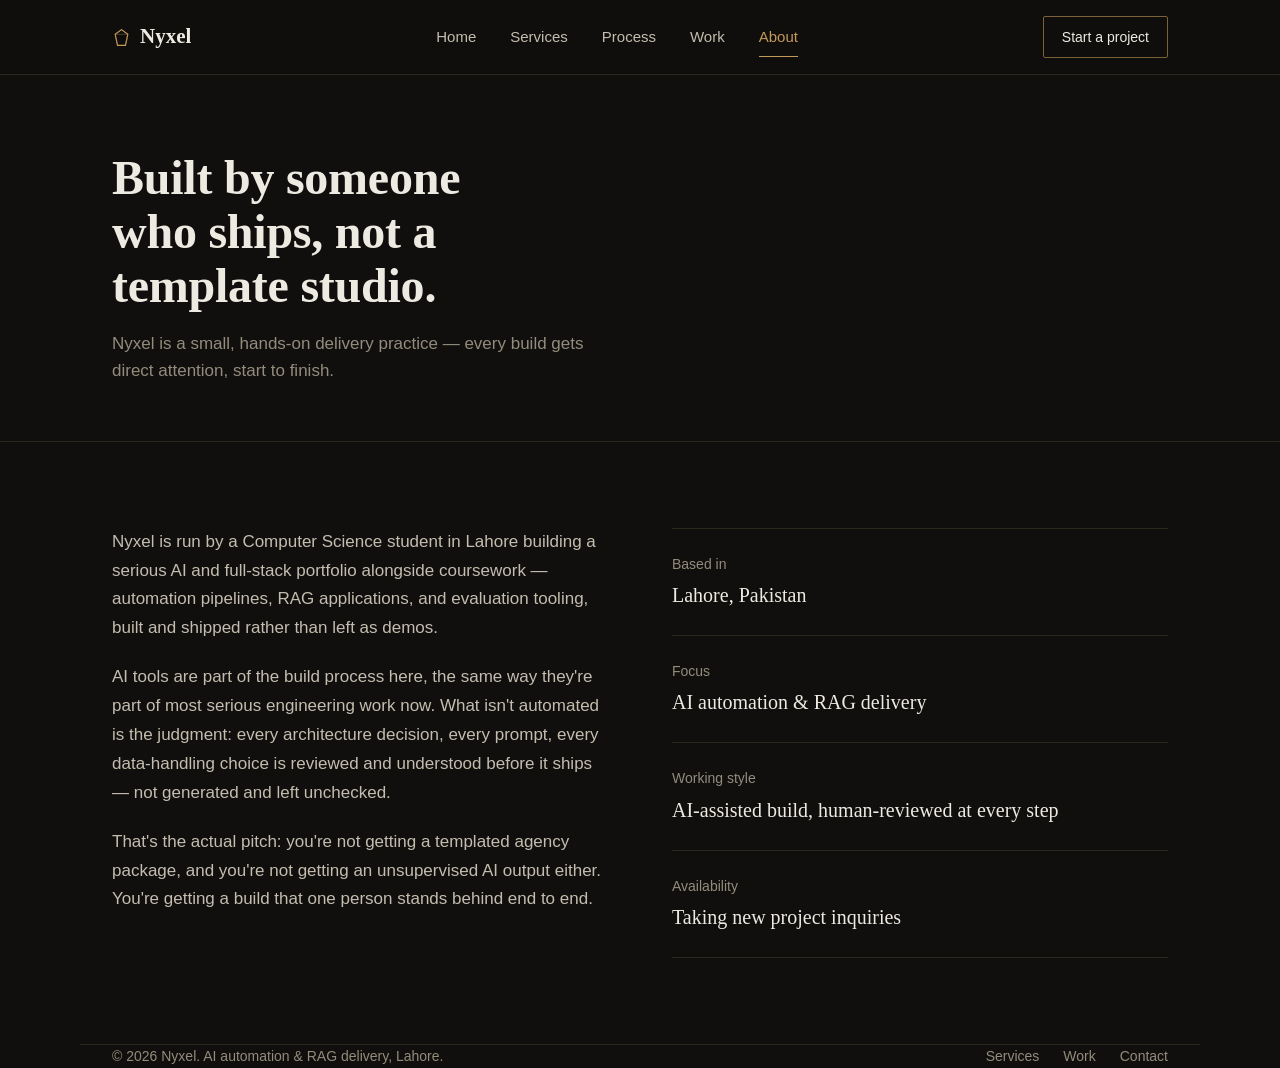
==== about.html @ 56768e3b "Fix filenames" ====
<!DOCTYPE html>
<html lang="en">
<head>
<meta charset="UTF-8">
<meta name="viewport" content="width=device-width, initial-scale=1.0">
<title>About:Nyxel</title>
<meta name="description" content="Who builds Nyxel, and how AI-assisted, human-reviewed delivery actually works.">
<link rel="stylesheet" href="css/style.css">
</head>
<body>

<header>
  <nav class="wrap">
    <a class="logo" href="index.html">
      <svg viewBox="0 0 24 24" fill="none"><path d="M12 2L20 8L17 22H7L4 8L12 2Z" stroke="#C49A5A" stroke-width="1.4"/><path d="M12 2L20 8M12 2L4 8M20 8L17 22M20 8H4M4 8L7 22M7 22H17" stroke="#C49A5A" stroke-width="0.7" opacity="0.6"/></svg>
      Nyxel
    </a>
    <div class="navlinks">
      <a href="index.html">Home</a>
      <a href="services.html">Services</a>
      <a href="process.html">Process</a>
      <a href="work.html">Work</a>
      <a href="about.html" class="active">About</a>
    </div>
    <a class="nav-cta" href="contact.html">Start a project</a>
  </nav>
</header>


<section class="page-header">
  <div class="wrap">
    <h1>Built by someone who ships, not a template studio.</h1>
    <p>Nyxel is a small, hands-on delivery practice — every build gets direct attention, start to finish.</p>
  </div>
</section>

<section class="about-body">
  <div class="wrap">
    <div class="about-grid">
      <div>
        <p>Nyxel is run by a Computer Science student in Lahore building a serious AI and full-stack portfolio alongside coursework — automation pipelines, RAG applications, and evaluation tooling, built and shipped rather than left as demos.</p>
        <p>AI tools are part of the build process here, the same way they're part of most serious engineering work now. What isn't automated is the judgment: every architecture decision, every prompt, every data-handling choice is reviewed and understood before it ships — not generated and left unchecked.</p>
        <p>That's the actual pitch: you're not getting a templated agency package, and you're not getting an unsupervised AI output either. You're getting a build that one person stands behind end to end.</p>
      </div>
      <div class="about-stats">
        <div class="about-stat">
          <div class="lbl">Based in</div>
          <div class="val">Lahore, Pakistan</div>
        </div>
        <div class="about-stat">
          <div class="lbl">Focus</div>
          <div class="val">AI automation &amp; RAG delivery</div>
        </div>
        <div class="about-stat">
          <div class="lbl">Working style</div>
          <div class="val">AI-assisted build, human-reviewed at every step</div>
        </div>
        <div class="about-stat">
          <div class="lbl">Availability</div>
          <div class="val">Taking new project inquiries</div>
        </div>
      </div>
    </div>
  </div>
</section>


<footer class="wrap">
  <div>&copy; 2026 Nyxel. AI automation &amp; RAG delivery, Lahore.</div>
  <div class="foot-links">
    <a href="services.html">Services</a>
    <a href="work.html">Work</a>
    <a href="contact.html">Contact</a>
  </div>
</footer>

<script src="js/script.js"></script>
</body>
</html>
---- css/style.css ----
:root{
  --bg: #100F0D;
  --surface: #17140F;
  --surface-2: #1D1A14;
  --line: #2C2820;
  --stone: #C4BDAF;
  --text: #EDEAE2;
  --text-dim: #938C7C;
  --brass: #C49A5A;
  --brass-dim: #7C6038;
  --clay: #A85C3E;
  --serif: Georgia, "Iowan Old Style", "Palatino Linotype", serif;
  --sans: -apple-system, BlinkMacSystemFont, "Segoe UI", Helvetica, Arial, sans-serif;
}

* { box-sizing: border-box; margin: 0; padding: 0; }
html { scroll-behavior: smooth; }
body {
  background: var(--bg);
  color: var(--text);
  font-family: var(--sans);
  line-height: 1.6;
  -webkit-font-smoothing: antialiased;
}
a { color: inherit; text-decoration: none; }
::selection { background: var(--brass); color: #100F0D; }
img, svg { display: block; max-width: 100%; }

.wrap { max-width: 1120px; margin: 0 auto; padding: 0 32px; }

/* ---------- NAV ---------- */
header {
  position: sticky; top: 0; z-index: 50;
  background: rgba(16,15,13,0.9);
  backdrop-filter: blur(10px);
  border-bottom: 1px solid var(--line);
}
nav.wrap { display: flex; align-items: center; justify-content: space-between; height: 74px; }
.logo { font-family: var(--serif); font-size: 21px; font-weight: 700; display: flex; align-items: center; gap: 9px; }
.logo svg { width: 19px; height: 19px; }
.navlinks { display: flex; gap: 34px; font-size: 15px; color: var(--stone); }
.navlinks a { position: relative; padding: 4px 0; transition: color .2s ease; }
.navlinks a:hover { color: var(--text); }
.navlinks a.active { color: var(--brass); }
.navlinks a.active::after {
  content: ""; position: absolute; left: 0; right: 0; bottom: -4px; height: 1px; background: var(--brass);
}
.nav-cta {
  border: 1px solid var(--brass-dim); padding: 9px 18px; border-radius: 2px;
  font-size: 14px; transition: border-color .2s ease, background .2s ease, color .2s ease;
}
.nav-cta:hover { background: var(--brass); border-color: var(--brass); color: #100F0D; }
.nav-toggle { display: none; }

/* ---------- PAGE HEADER (non-home pages) ---------- */
.page-header { padding: 76px 0 56px; border-bottom: 1px solid var(--line); }
.page-header h1 {
  font-family: var(--serif); font-weight: 700; font-size: clamp(32px, 4.4vw, 48px);
  line-height: 1.12; max-width: 18ch;
}
.page-header p { margin-top: 18px; color: var(--text-dim); font-size: 17px; max-width: 52ch; }

/* ---------- HERO (home) ---------- */
.hero { padding: 100px 0 88px; }
.hero-grid { display: grid; grid-template-columns: 1.15fr 0.85fr; gap: 40px; align-items: center; }
.eyebrow { color: var(--brass); font-size: 15px; margin-bottom: 22px; }
h1 {
  font-family: var(--serif); font-weight: 700; font-size: clamp(36px, 5vw, 58px);
  line-height: 1.1; letter-spacing: -0.005em; max-width: 15ch;
}
.hero-sub { margin-top: 24px; font-size: 18px; color: var(--stone); max-width: 46ch; }
.hero-actions { margin-top: 38px; display: flex; gap: 16px; align-items: center; flex-wrap: wrap; }
.btn-primary {
  background: var(--brass); color: #100F0D; padding: 14px 26px; border-radius: 2px;
  font-size: 15px; font-weight: 600; display: inline-block; transition: background .2s ease;
}
.btn-primary:hover { background: #D6AD70; }
.btn-ghost { color: var(--stone); font-size: 15px; padding: 14px 4px; border-bottom: 1px solid var(--line); }
.btn-ghost:hover { color: var(--text); border-color: var(--brass-dim); }
.facet-art { width: 100%; height: auto; }
.hero-meta { margin-top: 60px; display: flex; gap: 48px; border-top: 1px solid var(--line); padding-top: 26px; flex-wrap: wrap; }
.hero-meta .num { font-family: var(--serif); font-size: 27px; color: var(--brass); }
.hero-meta .lbl { font-size: 13px; color: var(--text-dim); margin-top: 4px; }

/* ---------- HOME: service preview (asymmetric, not a card grid) ---------- */
.preview { padding: 92px 0; border-top: 1px solid var(--line); }
.preview-intro { display: grid; grid-template-columns: 2fr 1fr; gap: 40px; margin-bottom: 56px; }
.preview-intro h2 { font-family: var(--serif); font-weight: 700; font-size: clamp(26px, 3.2vw, 36px); line-height: 1.2; }
.preview-intro p { color: var(--text-dim); font-size: 16px; align-self: end; }
.preview-rows { display: flex; flex-direction: column; }
.preview-row {
  display: grid; grid-template-columns: 60px 1fr auto; gap: 22px; align-items: center;
  padding: 26px 0; border-top: 1px solid var(--line);
}
.preview-row:last-child { border-bottom: 1px solid var(--line); }
.preview-row .mark { width: 26px; height: 26px; color: var(--brass); }
.preview-row h3 { font-size: 19px; font-weight: 600; }
.preview-row p { color: var(--text-dim); font-size: 14.5px; margin-top: 4px; max-width: 56ch; }
.preview-row .go { color: var(--text-dim); font-size: 14px; white-space: nowrap; transition: color .2s ease; }
.preview-row:hover .go { color: var(--brass); }

/* ---------- SERVICES page: alternating feature blocks ---------- */
.feature-block { padding: 86px 0; border-top: 1px solid var(--line); }
.feature-grid { display: grid; grid-template-columns: 1fr 1fr; gap: 56px; align-items: center; }
.feature-grid.reverse .feature-art { order: 2; }
.feature-grid.reverse .feature-copy { order: 1; }
.feature-copy h2 { font-family: var(--serif); font-weight: 700; font-size: clamp(26px, 3.4vw, 36px); margin-bottom: 18px; }
.feature-copy p { color: var(--text-dim); font-size: 16px; margin-bottom: 22px; max-width: 50ch; }
.feature-list { display: flex; flex-direction: column; gap: 10px; }
.feature-list li { list-style: none; padding-left: 20px; position: relative; color: var(--stone); font-size: 15px; }
.feature-list li::before { content: ""; position: absolute; left: 0; top: 10px; width: 6px; height: 1px; background: var(--brass); }
.feature-art svg { width: 100%; }

/* ---------- PROCESS ---------- */
.process { padding: 86px 0; }
.process-row { display: grid; grid-template-columns: 90px 1fr 1fr; gap: 24px; padding: 32px 0; border-top: 1px solid var(--line); align-items: start; }
.process-row:last-child { border-bottom: 1px solid var(--line); }
.process-num { font-family: var(--serif); font-size: 15px; color: var(--brass); }
.process-row h3 { font-size: 19px; font-weight: 600; margin-bottom: 6px; }
.process-row p { color: var(--text-dim); font-size: 15px; max-width: 48ch; }
.process-row .deliverable { margin-top: 12px; font-size: 13px; color: var(--text-dim); }
.process-row .deliverable span { color: var(--brass); }

/* ---------- WORK page ---------- */
.case { padding: 76px 0; border-top: 1px solid var(--line); }
.case-grid { display: grid; grid-template-columns: 0.9fr 1.1fr; gap: 50px; align-items: start; }
.case-tag { font-size: 13px; color: var(--brass); margin-bottom: 14px; }
.case-grid h2 { font-family: var(--serif); font-weight: 700; font-size: clamp(24px, 3vw, 30px); margin-bottom: 16px; }
.case-grid .lede { color: var(--stone); font-size: 16px; margin-bottom: 18px; }
.case-detail p { color: var(--text-dim); font-size: 15px; margin-bottom: 14px; }
.case-detail p:last-child { margin-bottom: 0; }

/* ---------- ABOUT ---------- */
.about-body { padding: 86px 0; }
.about-grid { display: grid; grid-template-columns: 1fr 1fr; gap: 64px; }
.about-grid p { color: var(--stone); font-size: 17px; margin-bottom: 20px; line-height: 1.7; }
.about-grid p:last-child { margin-bottom: 0; }
.about-stats { display: flex; flex-direction: column; gap: 0; }
.about-stat { padding: 24px 0; border-top: 1px solid var(--line); }
.about-stats .about-stat:last-child { border-bottom: 1px solid var(--line); }
.about-stat .lbl { font-size: 14px; color: var(--text-dim); }
.about-stat .val { font-family: var(--serif); font-size: 20px; margin-top: 4px; }

/* ---------- CONTACT ---------- */
.contact-grid { display: grid; grid-template-columns: 1fr 1fr; gap: 64px; padding: 86px 0; }
.contact-grid h2 { font-family: var(--serif); font-size: clamp(28px, 3.6vw, 38px); font-weight: 700; line-height: 1.15; }
.contact-grid > div:first-child p { color: var(--text-dim); margin-top: 18px; max-width: 40ch; }
.contact-grid > div:first-child .contact-line { margin-top: 32px; font-size: 15px; color: var(--stone); }
.contact-grid > div:first-child .contact-line a { color: var(--brass); }
form { display: flex; flex-direction: column; gap: 18px; }
label { font-size: 13px; color: var(--text-dim); margin-bottom: 6px; display: block; }
input, textarea, select {
  width: 100%; background: var(--surface); border: 1px solid var(--line); color: var(--text);
  padding: 13px 14px; border-radius: 2px; font-family: var(--sans); font-size: 15px;
}
input:focus, textarea:focus, select:focus { outline: none; border-color: var(--brass-dim); }
textarea { resize: vertical; min-height: 100px; }
.submit-btn {
  align-self: flex-start; background: var(--brass); color: #100F0D; border: none;
  padding: 14px 28px; border-radius: 2px; font-size: 15px; font-weight: 600; cursor: pointer;
  transition: background .2s ease;
}
.submit-btn:hover { background: #D6AD70; }
.submit-btn:disabled { opacity: 0.7; cursor: default; }

footer { border-top: 1px solid var(--line); padding: 40px 0; display: flex; justify-content: space-between; align-items: center; color: var(--text-dim); font-size: 14px; flex-wrap: wrap; gap: 12px; }
footer .foot-links { display: flex; gap: 24px; }

@media (max-width: 860px) {
  .navlinks { display: none; }
  .hero-grid, .preview-intro, .feature-grid, .case-grid, .about-grid, .contact-grid { grid-template-columns: 1fr; }
  .feature-grid.reverse .feature-art, .feature-grid.reverse .feature-copy { order: initial; }
  .facet-art { max-width: 280px; margin: 0 auto; }
  .process-row { grid-template-columns: 44px 1fr; }
  .process-row p, .process-row .deliverable { grid-column: 2; }
  .preview-row { grid-template-columns: 40px 1fr; }
  .preview-row .go { display: none; }
}

@media (prefers-reduced-motion: reduce) {
  html { scroll-behavior: auto; }
  * { transition: none !important; }
}
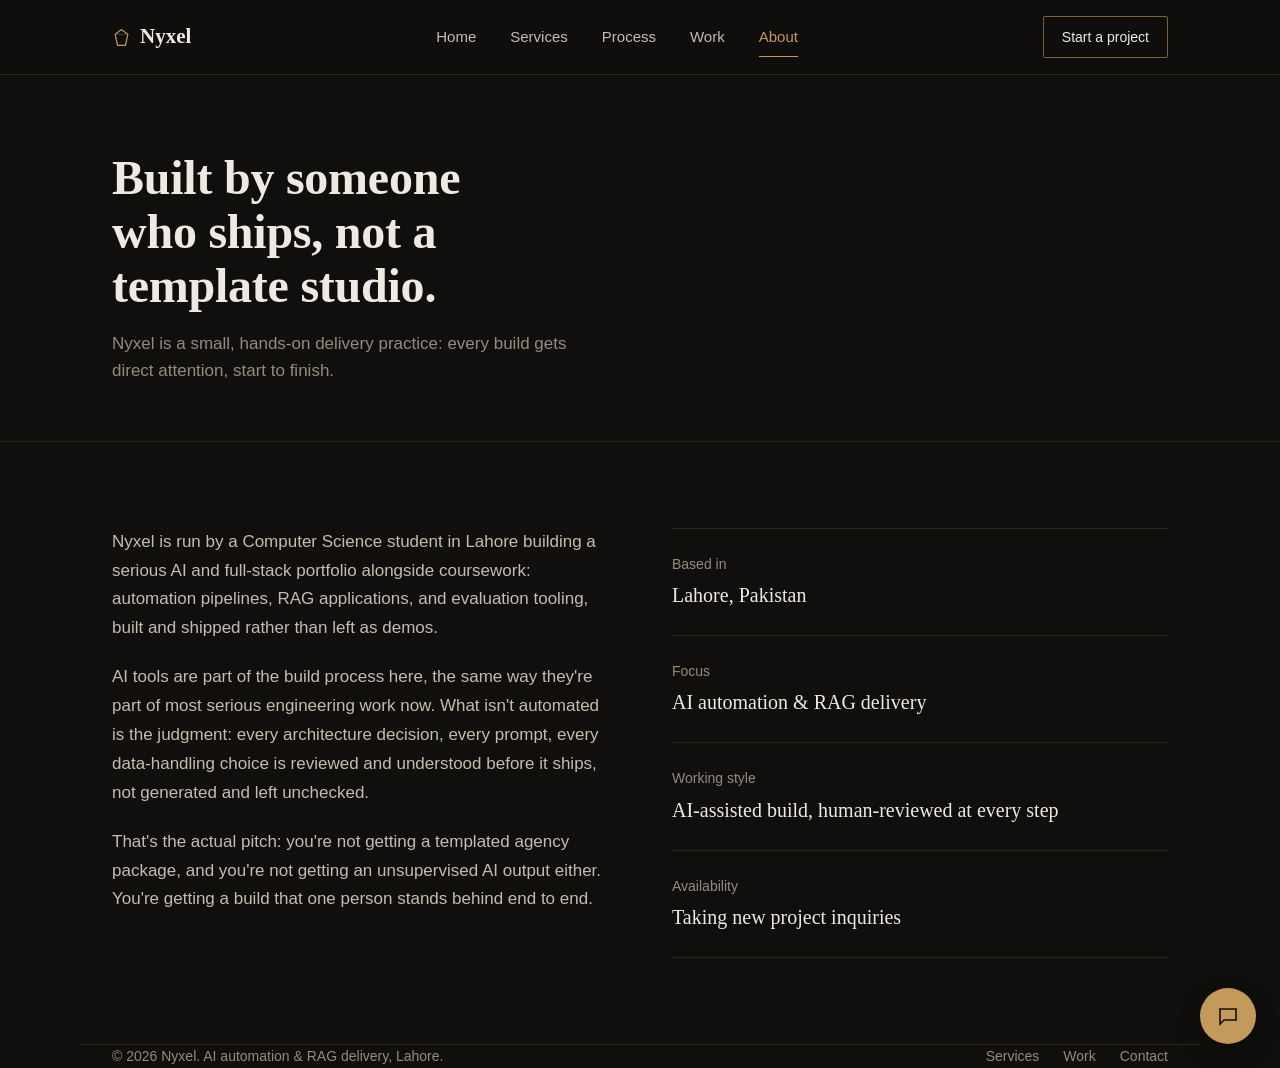
==== commit 985a1c4f: "Add FAQ chat widget" ====
--- a/about.html
+++ b/about.html
@@ -3,7 +3,7 @@
 <head>
 <meta charset="UTF-8">
 <meta name="viewport" content="width=device-width, initial-scale=1.0">
-<title>About:Nyxel</title>
+<title>About | Nyxel</title>
 <meta name="description" content="Who builds Nyxel, and how AI-assisted, human-reviewed delivery actually works.">
 <link rel="stylesheet" href="css/style.css">
 </head>
@@ -30,7 +30,7 @@
 <section class="page-header">
   <div class="wrap">
     <h1>Built by someone who ships, not a template studio.</h1>
-    <p>Nyxel is a small, hands-on delivery practice — every build gets direct attention, start to finish.</p>
+    <p>Nyxel is a small, hands-on delivery practice: every build gets direct attention, start to finish.</p>
   </div>
 </section>
 
@@ -38,8 +38,8 @@
   <div class="wrap">
     <div class="about-grid">
       <div>
-        <p>Nyxel is run by a Computer Science student in Lahore building a serious AI and full-stack portfolio alongside coursework — automation pipelines, RAG applications, and evaluation tooling, built and shipped rather than left as demos.</p>
-        <p>AI tools are part of the build process here, the same way they're part of most serious engineering work now. What isn't automated is the judgment: every architecture decision, every prompt, every data-handling choice is reviewed and understood before it ships — not generated and left unchecked.</p>
+        <p>Nyxel is run by a Computer Science student in Lahore building a serious AI and full-stack portfolio alongside coursework: automation pipelines, RAG applications, and evaluation tooling, built and shipped rather than left as demos.</p>
+        <p>AI tools are part of the build process here, the same way they're part of most serious engineering work now. What isn't automated is the judgment: every architecture decision, every prompt, every data-handling choice is reviewed and understood before it ships, not generated and left unchecked.</p>
         <p>That's the actual pitch: you're not getting a templated agency package, and you're not getting an unsupervised AI output either. You're getting a build that one person stands behind end to end.</p>
       </div>
       <div class="about-stats">
@@ -74,6 +74,30 @@
   </div>
 </footer>
 
+<div id="faq-widget">
+  <button id="faq-toggle" aria-label="Open chat" aria-expanded="false">
+    <svg id="faq-icon-open" viewBox="0 0 24 24" fill="none" stroke="currentColor" stroke-width="1.6"><path d="M4 5h16v11H8l-4 4V5z"/></svg>
+    <svg id="faq-icon-close" viewBox="0 0 24 24" fill="none" stroke="currentColor" stroke-width="1.6" style="display:none"><path d="M6 6l12 12M18 6L6 18"/></svg>
+  </button>
+
+  <div id="faq-panel" role="dialog" aria-label="Nyxel FAQ chat">
+    <div id="faq-header">
+      <div>
+        <div id="faq-title">Ask Nyxel</div>
+        <div id="faq-subtitle">Rates, process, and services: quick answers</div>
+      </div>
+    </div>
+    <div id="faq-messages"></div>
+    <div id="faq-chips"></div>
+    <form id="faq-form">
+      <input id="faq-input" type="text" placeholder="Ask about pricing, RAG, timelines…" autocomplete="off">
+      <button type="submit" aria-label="Send">
+        <svg viewBox="0 0 24 24" fill="none" stroke="currentColor" stroke-width="1.8"><path d="M4 12h16M13 5l7 7-7 7"/></svg>
+      </button>
+    </form>
+  </div>
+</div>
+
 <script src="js/script.js"></script>
 </body>
-</html>
+</html>
--- a/css/style.css
+++ b/css/style.css
@@ -21,6 +21,11 @@
   font-family: var(--sans);
   line-height: 1.6;
   -webkit-font-smoothing: antialiased;
+  animation: pageIn .45s ease both;
+}
+@keyframes pageIn {
+  from { opacity: 0; transform: translateY(6px); }
+  to { opacity: 1; transform: translateY(0); }
 }
 a { color: inherit; text-decoration: none; }
 ::selection { background: var(--brass); color: #100F0D; }
@@ -39,17 +44,21 @@
 .logo { font-family: var(--serif); font-size: 21px; font-weight: 700; display: flex; align-items: center; gap: 9px; }
 .logo svg { width: 19px; height: 19px; }
 .navlinks { display: flex; gap: 34px; font-size: 15px; color: var(--stone); }
-.navlinks a { position: relative; padding: 4px 0; transition: color .2s ease; }
+.navlinks a { position: relative; padding: 4px 0; transition: color .25s ease; }
+.navlinks a::after {
+  content: ""; position: absolute; left: 0; bottom: -4px; height: 1px; background: var(--brass);
+  width: 100%; transform: scaleX(0); transform-origin: left; transition: transform .3s cubic-bezier(.4,0,.2,1);
+}
 .navlinks a:hover { color: var(--text); }
+.navlinks a:hover::after { transform: scaleX(1); }
 .navlinks a.active { color: var(--brass); }
-.navlinks a.active::after {
-  content: ""; position: absolute; left: 0; right: 0; bottom: -4px; height: 1px; background: var(--brass);
-}
+.navlinks a.active::after { transform: scaleX(1); background: var(--brass); }
 .nav-cta {
   border: 1px solid var(--brass-dim); padding: 9px 18px; border-radius: 2px;
-  font-size: 14px; transition: border-color .2s ease, background .2s ease, color .2s ease;
+  font-size: 14px; transition: border-color .25s ease, background .25s ease, color .25s ease, transform .15s ease;
 }
 .nav-cta:hover { background: var(--brass); border-color: var(--brass); color: #100F0D; }
+.nav-cta:active { transform: scale(0.96); }
 .nav-toggle { display: none; }
 
 /* ---------- PAGE HEADER (non-home pages) ---------- */
@@ -72,10 +81,15 @@
 .hero-actions { margin-top: 38px; display: flex; gap: 16px; align-items: center; flex-wrap: wrap; }
 .btn-primary {
   background: var(--brass); color: #100F0D; padding: 14px 26px; border-radius: 2px;
-  font-size: 15px; font-weight: 600; display: inline-block; transition: background .2s ease;
-}
-.btn-primary:hover { background: #D6AD70; }
-.btn-ghost { color: var(--stone); font-size: 15px; padding: 14px 4px; border-bottom: 1px solid var(--line); }
+  font-size: 15px; font-weight: 600; display: inline-block;
+  transition: background .25s ease, transform .15s ease, box-shadow .25s ease;
+}
+.btn-primary:hover { background: #D6AD70; transform: translateY(-2px); box-shadow: 0 8px 20px -8px rgba(196,154,90,0.5); }
+.btn-primary:active { transform: translateY(0) scale(0.97); }
+.btn-ghost {
+  color: var(--stone); font-size: 15px; padding: 14px 4px; border-bottom: 1px solid var(--line);
+  transition: color .25s ease, border-color .25s ease;
+}
 .btn-ghost:hover { color: var(--text); border-color: var(--brass-dim); }
 .facet-art { width: 100%; height: auto; }
 .hero-meta { margin-top: 60px; display: flex; gap: 48px; border-top: 1px solid var(--line); padding-top: 26px; flex-wrap: wrap; }
@@ -158,9 +172,10 @@
 .submit-btn {
   align-self: flex-start; background: var(--brass); color: #100F0D; border: none;
   padding: 14px 28px; border-radius: 2px; font-size: 15px; font-weight: 600; cursor: pointer;
-  transition: background .2s ease;
-}
-.submit-btn:hover { background: #D6AD70; }
+  transition: background .25s ease, transform .15s ease, box-shadow .25s ease;
+}
+.submit-btn:hover:not(:disabled) { background: #D6AD70; transform: translateY(-2px); box-shadow: 0 8px 20px -8px rgba(196,154,90,0.5); }
+.submit-btn:active:not(:disabled) { transform: translateY(0) scale(0.97); }
 .submit-btn:disabled { opacity: 0.7; cursor: default; }
 
 footer { border-top: 1px solid var(--line); padding: 40px 0; display: flex; justify-content: space-between; align-items: center; color: var(--text-dim); font-size: 14px; flex-wrap: wrap; gap: 12px; }
@@ -177,7 +192,102 @@
   .preview-row .go { display: none; }
 }
 
+/* ---------- SCROLL REVEAL ---------- */
+.reveal {
+  opacity: 0; transform: translateY(22px);
+  transition: opacity .7s cubic-bezier(.4,0,.2,1), transform .7s cubic-bezier(.4,0,.2,1);
+}
+.reveal.in-view { opacity: 1; transform: translateY(0); }
+
+.preview-row:hover { background: rgba(196,154,90,0.03); }
+.preview-row .mark { transition: transform .3s ease; }
+.preview-row:hover .mark { transform: translateY(-2px); }
+
+.process-row { transition: background .25s ease; }
+.process-row:hover { background: rgba(196,154,90,0.03); }
+
+.case { transition: background .25s ease; }
+.case:hover { background: rgba(196,154,90,0.02); }
+
+/* subtle continuous motion on the service diagrams, only once revealed */
+.feature-art svg circle { transition: r .3s ease; }
+.feature-art.in-view svg circle {
+  animation: dotPulse 3.2s ease-in-out infinite;
+}
+.feature-art.in-view svg circle:nth-of-type(2) { animation-delay: .4s; }
+.feature-art.in-view svg circle:nth-of-type(3) { animation-delay: .8s; }
+@keyframes dotPulse {
+  0%, 100% { opacity: 1; }
+  50% { opacity: .55; }
+}
+.feature-art:hover svg { transform: translateY(-3px); }
+.feature-art svg { transition: transform .35s cubic-bezier(.4,0,.2,1); }
+
 @media (prefers-reduced-motion: reduce) {
   html { scroll-behavior: auto; }
-  * { transition: none !important; }
-}
+  * { transition: none !important; animation: none !important; }
+  .reveal { opacity: 1; transform: none; }
+}
+
+/* ---------- FAQ CHAT WIDGET ---------- */
+#faq-widget { position: fixed; right: 24px; bottom: 24px; z-index: 200; }
+
+#faq-toggle {
+  width: 56px; height: 56px; border-radius: 50%;
+  background: var(--brass); color: #100F0D; border: none; cursor: pointer;
+  display: flex; align-items: center; justify-content: center;
+  box-shadow: 0 10px 24px -8px rgba(0,0,0,0.5);
+  transition: transform .2s ease, background .2s ease;
+}
+#faq-toggle:hover { transform: translateY(-2px); background: #D6AD70; }
+#faq-toggle:active { transform: translateY(0) scale(0.95); }
+#faq-toggle svg { width: 24px; height: 24px; }
+
+#faq-panel {
+  position: absolute; right: 0; bottom: 72px;
+  width: 340px; max-width: calc(100vw - 48px);
+  height: 460px; max-height: calc(100vh - 140px);
+  background: var(--surface); border: 1px solid var(--line); border-radius: 8px;
+  display: flex; flex-direction: column; overflow: hidden;
+  box-shadow: 0 20px 48px -12px rgba(0,0,0,0.6);
+  opacity: 0; transform: translateY(12px) scale(0.98); pointer-events: none;
+  transition: opacity .25s ease, transform .25s ease;
+}
+#faq-widget.open #faq-panel { opacity: 1; transform: translateY(0) scale(1); pointer-events: auto; }
+
+#faq-header { padding: 16px 18px; border-bottom: 1px solid var(--line); }
+#faq-title { font-family: var(--serif); font-size: 16px; font-weight: 700; }
+#faq-subtitle { font-size: 12.5px; color: var(--text-dim); margin-top: 2px; }
+
+#faq-messages { flex: 1; overflow-y: auto; padding: 14px 16px; display: flex; flex-direction: column; gap: 10px; }
+.faq-msg { max-width: 84%; font-size: 14px; line-height: 1.5; padding: 10px 13px; border-radius: 10px; }
+.faq-msg.bot { align-self: flex-start; background: var(--surface-2); color: var(--text); border-bottom-left-radius: 2px; }
+.faq-msg.user { align-self: flex-end; background: var(--brass); color: #100F0D; border-bottom-right-radius: 2px; }
+.faq-msg a { color: var(--brass); text-decoration: underline; }
+.faq-msg.user a { color: #100F0D; }
+
+#faq-chips { display: flex; flex-wrap: wrap; gap: 6px; padding: 0 16px 12px; }
+.faq-chip {
+  font-size: 12px; color: var(--stone); background: var(--surface-2); border: 1px solid var(--line);
+  border-radius: 100px; padding: 6px 11px; cursor: pointer; transition: border-color .2s ease, color .2s ease;
+}
+.faq-chip:hover { border-color: var(--brass-dim); color: var(--text); }
+
+#faq-form { display: flex; gap: 8px; padding: 12px; border-top: 1px solid var(--line); }
+#faq-input {
+  flex: 1; background: var(--surface-2); border: 1px solid var(--line); color: var(--text);
+  padding: 10px 12px; border-radius: 6px; font-family: var(--sans); font-size: 14px;
+}
+#faq-input:focus { outline: none; border-color: var(--brass-dim); }
+#faq-form button {
+  width: 38px; height: 38px; border-radius: 6px; background: var(--brass); color: #100F0D;
+  border: none; cursor: pointer; display: flex; align-items: center; justify-content: center;
+  flex-shrink: 0; transition: background .2s ease;
+}
+#faq-form button:hover { background: #D6AD70; }
+#faq-form button svg { width: 17px; height: 17px; }
+
+@media (max-width: 480px) {
+  #faq-panel { width: calc(100vw - 32px); right: -8px; }
+  #faq-widget { right: 16px; bottom: 16px; }
+}
